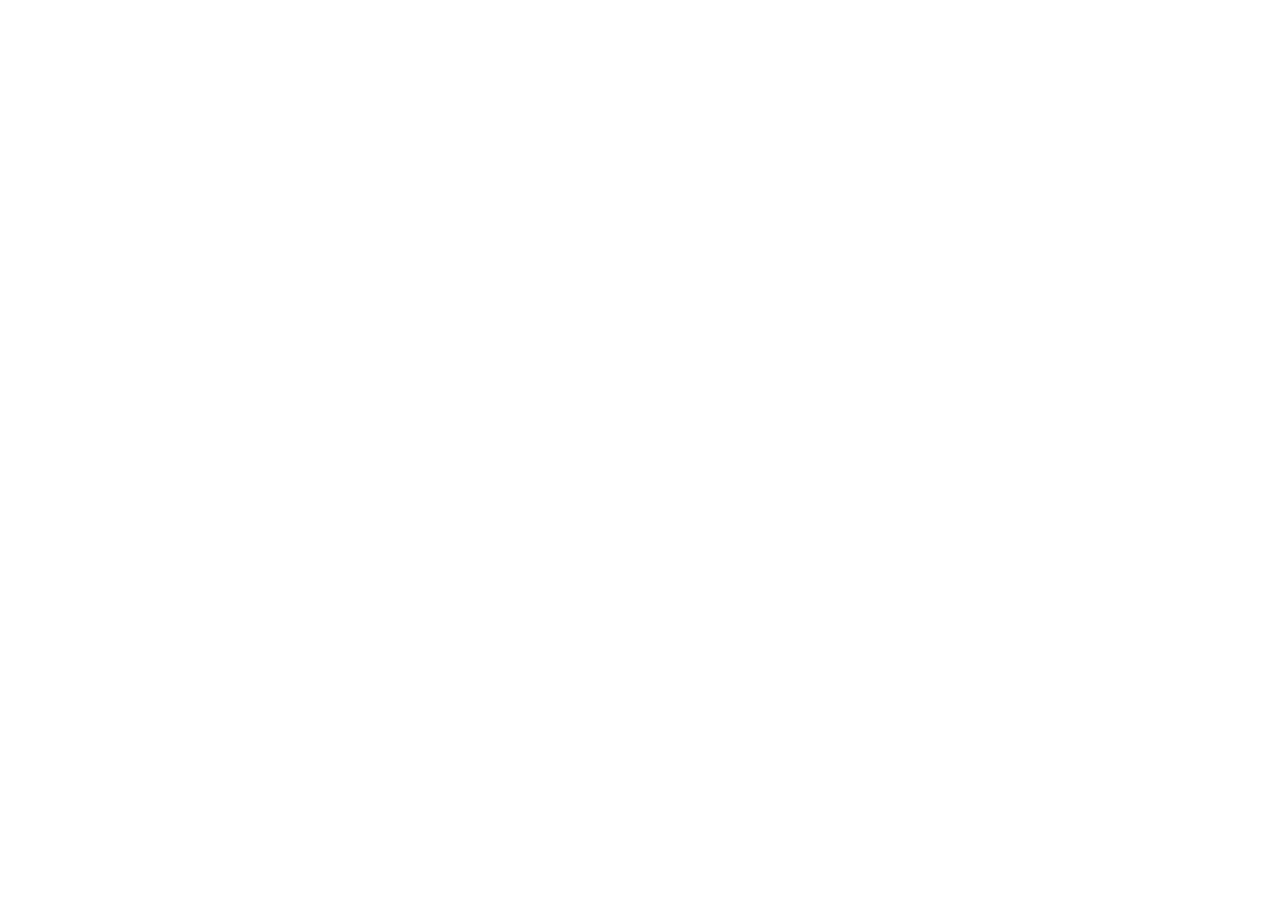
==== index.html @ d0622a1b "base" ====
<!DOCTYPE html>
<html lang="pt-br">
<head>
    <meta charset="UTF-8">
    <meta name="viewport" content="width=device-width, initial-scale=1.0">
    <title>Document</title>
</head>
<body>
    
</body>


<script type="module" src="index.js"></script>
</html>
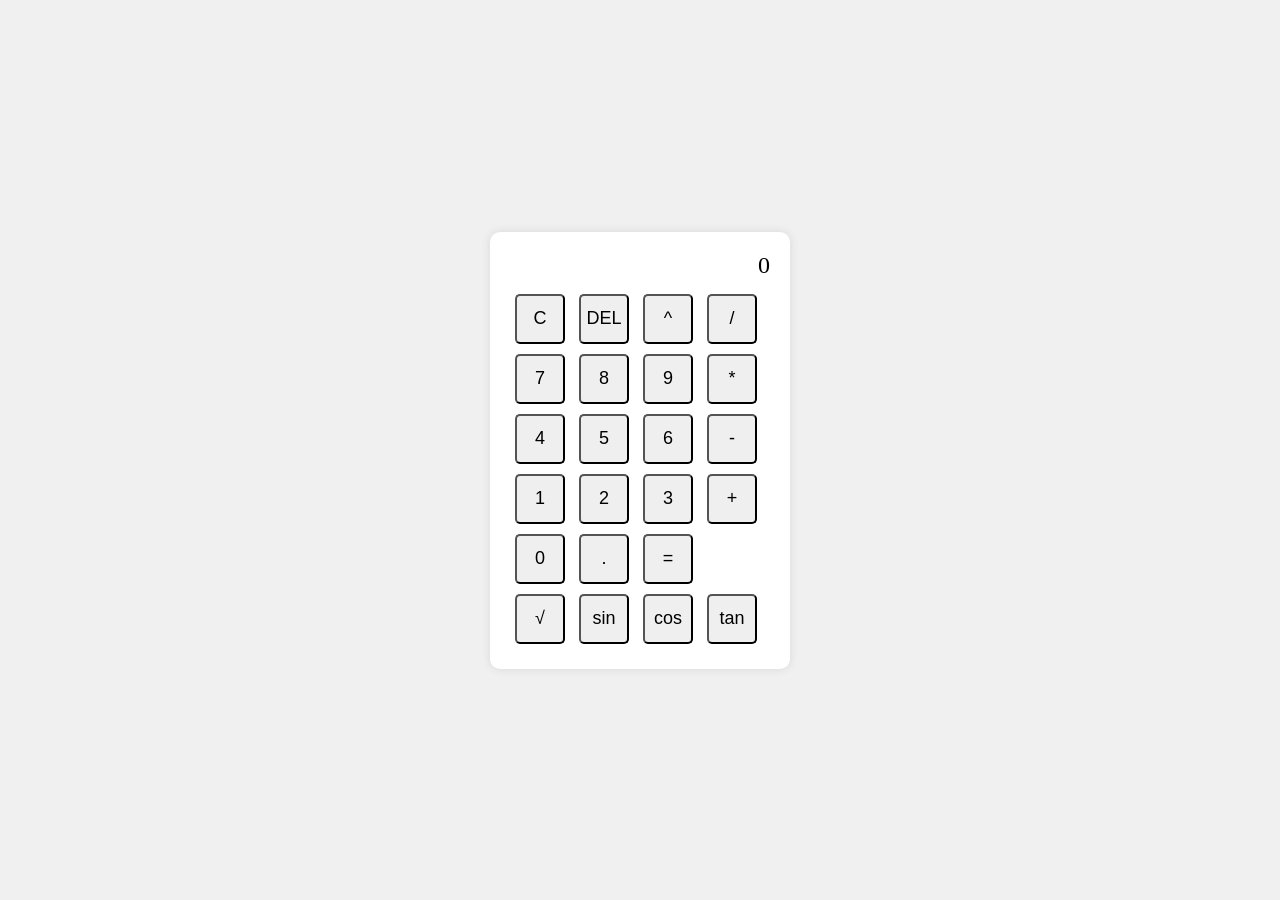
==== commit 09b2d7df: "init methods" ====
--- a/index.html
+++ b/index.html
@@ -3,12 +3,50 @@
 <head>
     <meta charset="UTF-8">
     <meta name="viewport" content="width=device-width, initial-scale=1.0">
+    <link rel="stylesheet" href="styles.css">
     <title>Document</title>
 </head>
 <body>
-    
+    <div id="calculator" class="container">
+        <div id="display" class="mb-3"></div>
+        <div class="row">
+          <button class="btn btn-light" onclick="clearDisplay()">C</button>
+          <button class="btn btn-light" onclick="deleteLast()">DEL</button>
+          <button class="btn btn-light" onclick="appendCharacter('^')">^</button>
+          <button class="btn btn-primary" onclick="appendOperation('/')">/</button>
+        </div>
+        <div class="row">
+          <button class="btn btn-light" onclick="appendCharacter('7')">7</button>
+          <button class="btn btn-light" onclick="appendCharacter('8')">8</button>
+          <button class="btn btn-light" onclick="appendCharacter('9')">9</button>
+          <button class="btn btn-primary" onclick="appendOperation('*')">*</button>
+        </div>
+        <div class="row">
+          <button class="btn btn-light" onclick="appendCharacter('4')">4</button>
+          <button class="btn btn-light" onclick="appendCharacter('5')">5</button>
+          <button class="btn btn-light" onclick="appendCharacter('6')">6</button>
+          <button class="btn btn-primary" onclick="appendOperation('-')">-</button>
+        </div>
+        <div class="row">
+          <button class="btn btn-light" onclick="appendCharacter('1')">1</button>
+          <button class="btn btn-light" onclick="appendCharacter('2')">2</button>
+          <button class="btn btn-light" onclick="appendCharacter('3')">3</button>
+          <button class="btn btn-primary" onclick="appendOperation('+')">+</button>
+        </div>
+        <div class="row">
+          <button class="btn btn-light" onclick="appendCharacter('0')">0</button>
+          <button class="btn btn-light" onclick="appendCharacter('.')">.</button>
+          <button class="btn btn-primary" onclick="calculateResult()">=</button>
+        </div>
+        <div class="row">
+          <button class="btn btn-light" onclick="appendOperation('Math.sqrt(')">√</button>
+          <button class="btn btn-light" onclick="appendOperation('Math.sin(')">sin</button>
+          <button class="btn btn-light" onclick="appendOperation('Math.cos(')">cos</button>
+          <button class="btn btn-light" onclick="appendOperation('Math.tan(')">tan</button>
+        </div>
+        <div id="history" class="mt-3"></div>
 </body>
 
 
-<script type="module" src="index.js"></script>
+<script src="index.js"></script>
 </html>
--- a/styles.css
+++ b/styles.css
@@ -0,0 +1,47 @@
+
+*{
+    margin: 0;
+    box-sizing: border-box;
+    padding: 0;
+}
+
+body {
+    background-color: #f0f0f0;
+    display: flex;
+    align-items: center;
+    justify-content: center;
+    height: 100vh;
+    margin: 0;
+}
+
+#calculator {
+background-color: #fff;
+padding: 20px;
+border-radius: 10px;
+box-shadow: 0 0 10px rgba(0, 0, 0, 0.1);
+width: 300px;
+max-width: 100%;
+}
+
+.btn {
+    width: 50px;
+    height: 50px;
+    font-size: 18px;
+    margin: 5px;
+    border-radius: 5px;
+    transition: 0.3s;
+}
+
+
+.btn:hover{
+    background-color: #bbb;
+}
+.btn:active{
+    background-color: gray;
+}
+
+#display {
+    font-size: 24px;
+    margin-bottom: 10px;
+    text-align: right;
+}
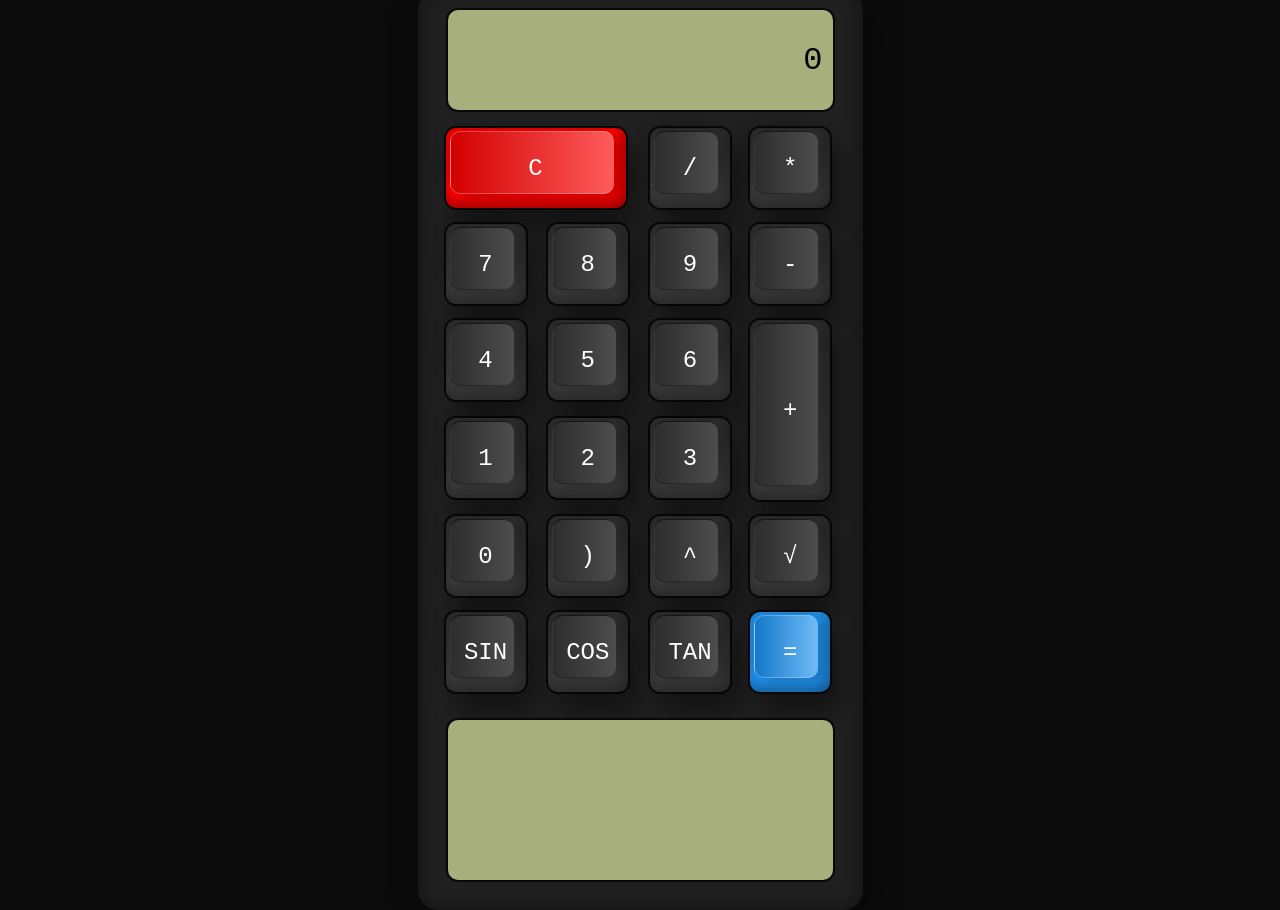
==== commit 9d1bc8bc: "Mobile and Visual Update" ====
--- a/index.html
+++ b/index.html
@@ -7,44 +7,34 @@
     <title>Document</title>
 </head>
 <body>
-    <div id="calculator" class="container">
-        <div id="display" class="mb-3"></div>
-        <div class="row">
-          <button class="btn btn-light" onclick="clearDisplay()">C</button>
-          <button class="btn btn-light" onclick="deleteLast()">DEL</button>
-          <button class="btn btn-light" onclick="appendCharacter('^')">^</button>
-          <button class="btn btn-primary" onclick="appendOperation('/')">/</button>
+        <div class="container">
+          <form action="" name="calc" class="calculator">
+            <input type="text" class="value" id="display" readonly name="txt" />
+            <span class="num clear" onclick="clearDisplay()"><i>C</i></span>
+            <span class="num" onclick="appendOperation('/')"><i>/</i></span>
+            <span class="num" onclick="appendOperation('*')"><i>*</i></span>
+            <span class="num" onclick="appendCharacter('7')"><i>7</i></span>
+            <span class="num" onclick="appendCharacter('8')"><i>8</i></span>
+            <span class="num" onclick="appendCharacter('9')"><i>9</i></span>
+            <span class="num" onclick="appendOperation('-')"><i>-</i></span>
+            <span class="num" onclick="appendCharacter('4')"><i>4</i></span>
+            <span class="num" onclick="appendCharacter('5')"><i>5</i></span>
+            <span class="num" onclick="appendCharacter('6')"><i>6</i></span>
+            <span class="num plus" onclick="appendOperation('+')"><i>+</i></span>
+            <span class="num" onclick="appendCharacter('1')"><i>1</i></span>
+            <span class="num" onclick="appendCharacter('2')"><i>2</i></span>
+            <span class="num" onclick="appendCharacter('3')"><i>3</i></span>
+            <span class="num" onclick="appendCharacter('0')"><i>0</i></span>
+            <span class="num" onclick="appendCharacter(')')"><i>)</i></span>
+            <span class="num" onclick="appendCharacter('**')"><i>^</i></span>
+            <span class="num"onclick="appendCharacter('Math.sqrt(')"><i>√</i></span>
+            <span class="num" onclick="appendCharacter('Math.sin(')"><i>sin</i></span>
+            <span class="num" onclick="appendCharacter('Math.cos(')"><i>cos</i></span>
+            <span class="num" onclick="appendCharacter('Math.tan(')"><i>tan</i></span>
+            <span class="num equal" onclick="calculateResult()"><i>=</i></span>
+            <textarea class="value" id="history" readonly></textarea>
+          </form>
         </div>
-        <div class="row">
-          <button class="btn btn-light" onclick="appendCharacter('7')">7</button>
-          <button class="btn btn-light" onclick="appendCharacter('8')">8</button>
-          <button class="btn btn-light" onclick="appendCharacter('9')">9</button>
-          <button class="btn btn-primary" onclick="appendOperation('*')">*</button>
-        </div>
-        <div class="row">
-          <button class="btn btn-light" onclick="appendCharacter('4')">4</button>
-          <button class="btn btn-light" onclick="appendCharacter('5')">5</button>
-          <button class="btn btn-light" onclick="appendCharacter('6')">6</button>
-          <button class="btn btn-primary" onclick="appendOperation('-')">-</button>
-        </div>
-        <div class="row">
-          <button class="btn btn-light" onclick="appendCharacter('1')">1</button>
-          <button class="btn btn-light" onclick="appendCharacter('2')">2</button>
-          <button class="btn btn-light" onclick="appendCharacter('3')">3</button>
-          <button class="btn btn-primary" onclick="appendOperation('+')">+</button>
-        </div>
-        <div class="row">
-          <button class="btn btn-light" onclick="appendCharacter('0')">0</button>
-          <button class="btn btn-light" onclick="appendCharacter('.')">.</button>
-          <button class="btn btn-primary" onclick="calculateResult()">=</button>
-        </div>
-        <div class="row">
-          <button class="btn btn-light" onclick="appendOperation('Math.sqrt(')">√</button>
-          <button class="btn btn-light" onclick="appendOperation('Math.sin(')">sin</button>
-          <button class="btn btn-light" onclick="appendOperation('Math.cos(')">cos</button>
-          <button class="btn btn-light" onclick="appendOperation('Math.tan(')">tan</button>
-        </div>
-        <div id="history" class="mt-3"></div>
 </body>
 
 
--- a/styles.css
+++ b/styles.css
@@ -1,47 +1,178 @@
-
-*{
+* {
     margin: 0;
+    padding: 0;
     box-sizing: border-box;
-    padding: 0;
+    font-family: "Courier New", Courier, monospace;
 }
 
 body {
-    background-color: #f0f0f0;
     display: flex;
+    height: 100vh;
     align-items: center;
     justify-content: center;
-    height: 100vh;
-    margin: 0;
+    background-color: #0c0c0c;
+}
+.container {
+    height: auto;
+    position: relative;
+    min-width: 300px;
+    min-height: 400px;
+    padding: 20px;
+    background-color: #202020;
+    border-radius: 20px;
+    box-shadow: 15px 15px 50px rgba(0, 0, 0, 0.25),
+                5px 5px 35px rgba(0, 0, 0, 0.25),
+                inset -5px -5px 15px rgba(0, 0, 0, 0.25),
+                inset 5px 5px 15px rgba(0, 0, 0, 0.25);
 }
 
-#calculator {
-background-color: #fff;
-padding: 20px;
-border-radius: 10px;
-box-shadow: 0 0 10px rgba(0, 0, 0, 0.1);
-width: 300px;
-max-width: 100%;
-}
+  .container span {
+    color: #fff;
+    position: relative;
+    display: grid;
+    width: 80px;
+    place-items: center;
+    margin: 8px;
+    height: 80px;
+    background: linear-gradient(180deg, #2f2f2f, #3f3f3f);
+    box-shadow: inset -8px 0 8px rgba(0, 0, 0, 0.15),
+      inset 0 -8px 8px rgba(0, 0, 0, 0.25), 0 0 0 2px rgba(0, 0, 0, 0.75),
+      10px 20px 25px rgba(0, 0, 0, 0.4);
+    user-select: none;
+    cursor: pointer;
+    font-weight: 400;
+    border-radius: 10px;
+  }
+  .calculator span:active {
+    filter: brightness(1.5);
+  }
+  .calculator span::before {
+    content: "";
+    position: absolute;
+    top: 3px;
+    left: 4px;
+    bottom: 14px;
+    right: 12px;
+    border-radius: 10px;
+    background: linear-gradient(90deg, #2d2d2d, #4d4d4d);
+    box-shadow: -5px -5px 15px rgba(0, 0, 0, 0.1),
+      10px 5px 10px rgba(0, 0, 0, 0.15);
+    border-left: 1px solid #0004;
+    border-bottom: 1px solid #0004;
+    border-top: 1px solid #0009;
+  }
+  .calculator span i {
+    position: relative;
+    font-style: normal;
+    font-size: 1.5em;
+    text-transform: uppercase;
+  }
+  .calculator {
+    position: relative;
+    display: grid;
+  }
+  .calculator .value {
+    position: relative;
+    grid-column: span 4;
+    height: 100px;
+    width: calc(100% - 20px);
+    left: 10px;
+    border: none;
+    outline: none;
+    background-color: #a7af7c;
+    margin-bottom: 10px;
+    border-radius: 10px;
+    box-shadow: 0 0 0 2px rgba(0, 0, 0, 0.75);
+    text-align: right;
+    padding: 10px;
+    font-size: 2em;
+  }
+  .calculator #history {
+    position: relative;
+    display: flex;
+    flex-direction: column;
+    height: 100px;
+    width: calc(100% - 20px);
+    left: 10px;
+    border: none;
+    outline: none;
+    background-color: #a7af7c;
+    margin-bottom: 10px;
+    border-radius: 10px;
+    box-shadow: 0 0 0 2px rgba(0, 0, 0, 0.75);
+    text-align: right;
+    padding: 10px;
+    font-size: 1em;
+    margin-top: 20px;
+    resize: none;  /* Disable user resizing */
+    overflow-y: hidden;  /* Hide vertical scrollbar */
+    height: 160px;
+  }
+  .calculator .clear {
+    grid-column: span 2;
+    width: 180px;
+    background: #f00;
+  }
+  .calculator .clear::before {
+    background: linear-gradient(90deg, #d20000, #ffffff5c);
+    border-left: 1px solid #fff4;
+    border-bottom: 1px solid #fff4;
+    border-top: 1px solid #fff4;
+  }
+  .calculator .plus {
+    grid-row: span 2;
+    height: 180px;
+  }
+  .calculator .equal {
+    background: #2196f3;
+  }
+  .calculator .equal::before {
+    background: linear-gradient(90deg, #1479c9, #ffffff5c);
+    border-left: 1px solid #fff4;
+    border-bottom: 1px solid #fff4;
+    border-top: 1px solid #fff4;
+  }
+  
 
-.btn {
-    width: 50px;
-    height: 50px;
-    font-size: 18px;
-    margin: 5px;
-    border-radius: 5px;
-    transition: 0.3s;
-}
+  @media screen and (max-width: 414px) {
+    .container {
+        padding: 10px;
+        margin-top: 10px;
+    }
+    .calculator span {
+        width: 40px;
+        height: 40px;
+        font-size: 0.7em;
+    }
 
+    .calculator span::before {
+        content: "";
+        position: absolute;
+        top: 3px;
+        left: 4px;
+        bottom: 5px;
+        right: 6px;
+        border-radius: 10px;
+        background: linear-gradient(90deg, #2d2d2d, #4d4d4d);
+        box-shadow: -5px -5px 15px rgba(0, 0, 0, 0.1),
+          10px 5px 10px rgba(0, 0, 0, 0.15);
+        border-left: 1px solid #0004;
+        border-bottom: 1px solid #0004;
+        border-top: 1px solid #0009;
+      }
 
-.btn:hover{
-    background-color: #bbb;
-}
-.btn:active{
-    background-color: gray;
-}
+    .calculator .value {
+        font-size: 1.57em;
+    }
+    .calculator #history {
+        font-size: 1em;
+    }
 
-#display {
-    font-size: 24px;
-    margin-bottom: 10px;
-    text-align: right;
+    .calculator .clear {
+        width: 80px;
+    }
+
+    .calculator .plus {
+        height: 80px;
+    }
 }
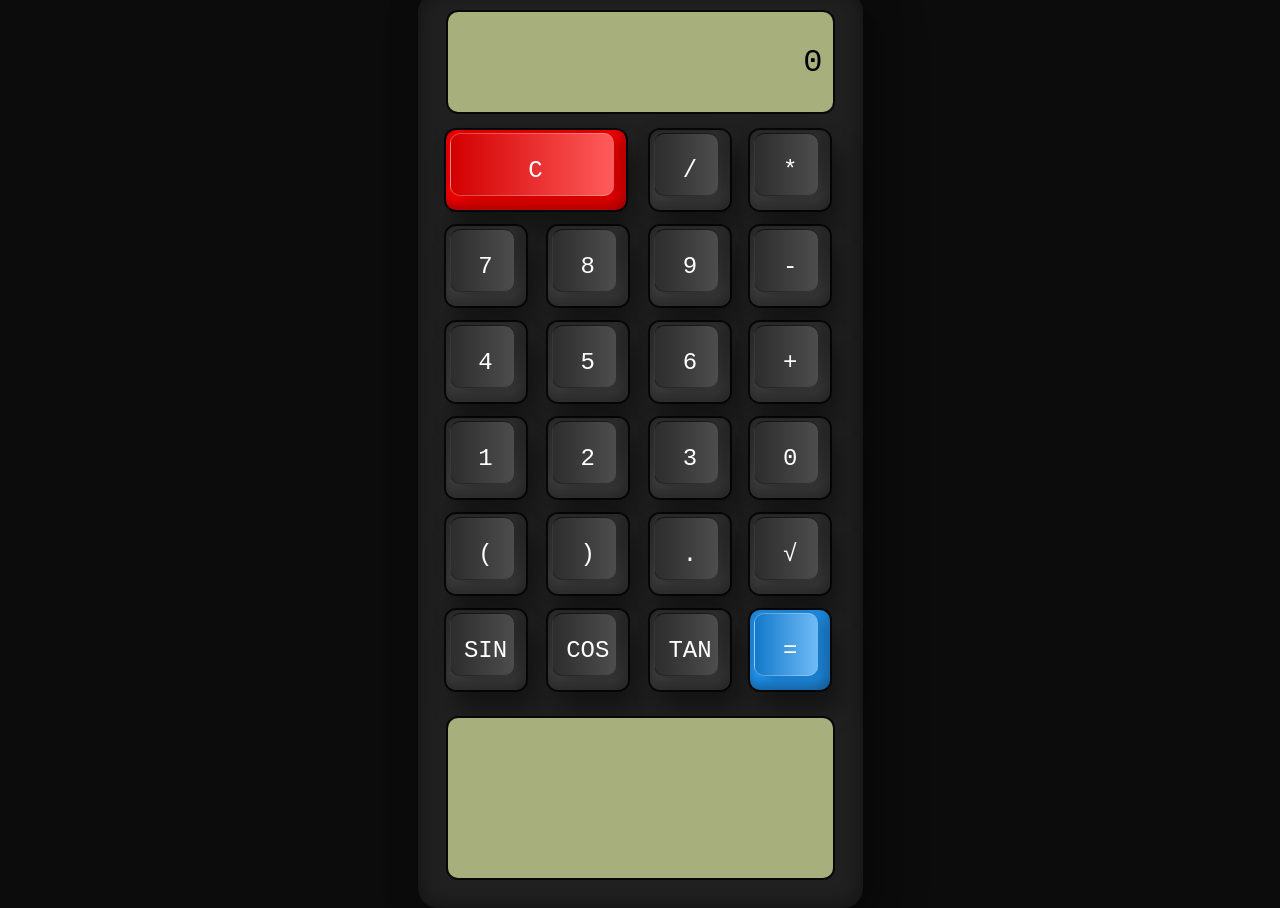
==== commit 61d6f7e2: "Update Buttons" ====
--- a/index.html
+++ b/index.html
@@ -20,13 +20,14 @@
             <span class="num" onclick="appendCharacter('4')"><i>4</i></span>
             <span class="num" onclick="appendCharacter('5')"><i>5</i></span>
             <span class="num" onclick="appendCharacter('6')"><i>6</i></span>
-            <span class="num plus" onclick="appendOperation('+')"><i>+</i></span>
+            <span class="num" onclick="appendOperation('+')"><i>+</i></span>
             <span class="num" onclick="appendCharacter('1')"><i>1</i></span>
             <span class="num" onclick="appendCharacter('2')"><i>2</i></span>
             <span class="num" onclick="appendCharacter('3')"><i>3</i></span>
             <span class="num" onclick="appendCharacter('0')"><i>0</i></span>
+            <span class="num" onclick="appendCharacter('(')"><i>(</i></span>
             <span class="num" onclick="appendCharacter(')')"><i>)</i></span>
-            <span class="num" onclick="appendCharacter('**')"><i>^</i></span>
+            <span class="num" onclick="appendCharacter('.')"><i>.</i></span>
             <span class="num"onclick="appendCharacter('Math.sqrt(')"><i>√</i></span>
             <span class="num" onclick="appendCharacter('Math.sin(')"><i>sin</i></span>
             <span class="num" onclick="appendCharacter('Math.cos(')"><i>cos</i></span>
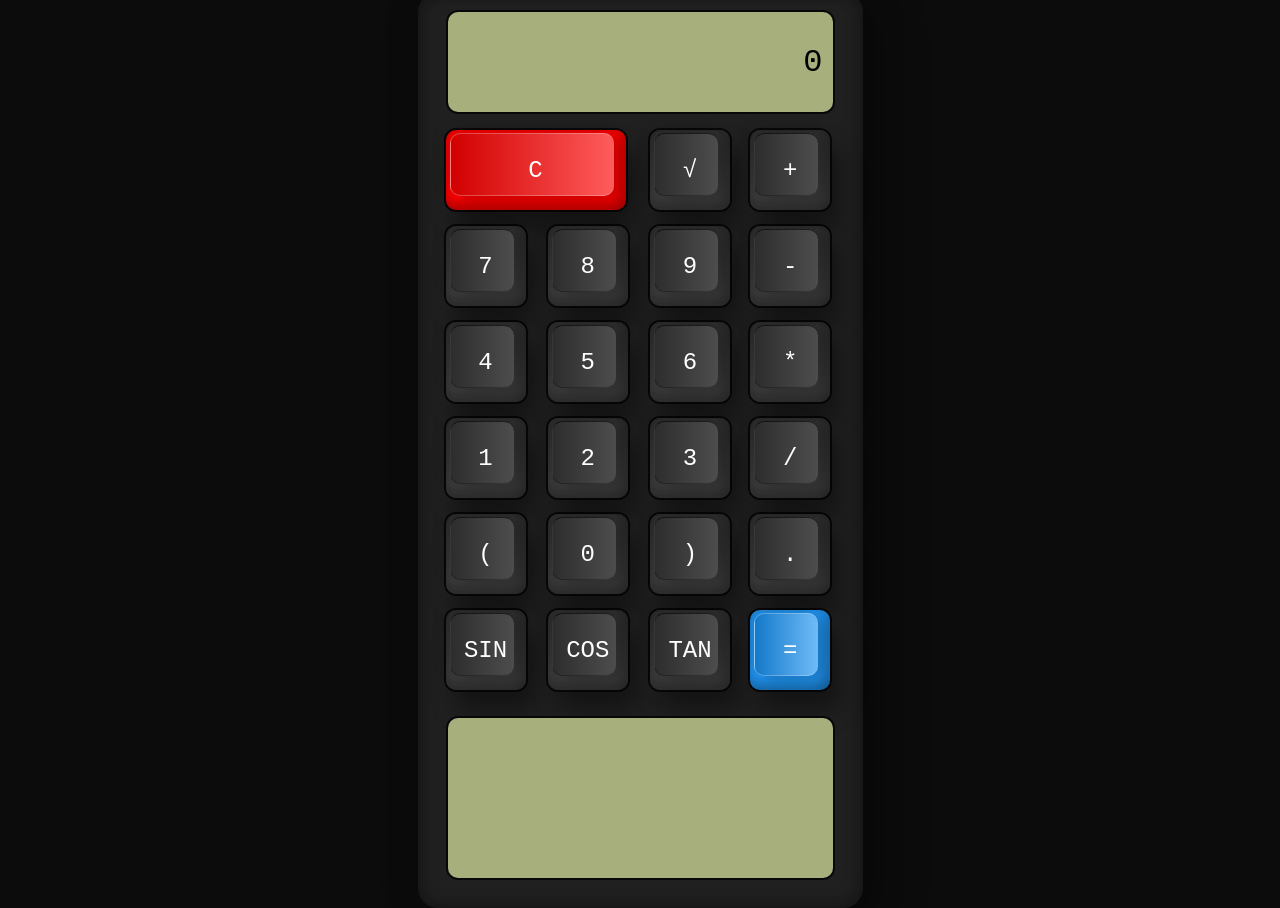
==== commit 231b728c: "add Throw error & advanceOperation" ====
--- a/index.html
+++ b/index.html
@@ -9,10 +9,10 @@
 <body>
         <div class="container">
           <form action="" name="calc" class="calculator">
-            <input type="text" class="value" id="display" readonly name="txt" />
+            <input type="text" class="value ok" id="display" readonly name="txt" />
             <span class="num clear" onclick="clearDisplay()"><i>C</i></span>
-            <span class="num" onclick="appendOperation('/')"><i>/</i></span>
-            <span class="num" onclick="appendOperation('*')"><i>*</i></span>
+            <span class="num" onclick="appendOperation('√')"><i>√</i></span>
+            <span class="num" onclick="appendOperation('+')"><i>+</i></span>
             <span class="num" onclick="appendCharacter('7')"><i>7</i></span>
             <span class="num" onclick="appendCharacter('8')"><i>8</i></span>
             <span class="num" onclick="appendCharacter('9')"><i>9</i></span>
@@ -20,18 +20,18 @@
             <span class="num" onclick="appendCharacter('4')"><i>4</i></span>
             <span class="num" onclick="appendCharacter('5')"><i>5</i></span>
             <span class="num" onclick="appendCharacter('6')"><i>6</i></span>
-            <span class="num" onclick="appendOperation('+')"><i>+</i></span>
+            <span class="num" onclick="appendOperation('*')"><i>*</i></span>
             <span class="num" onclick="appendCharacter('1')"><i>1</i></span>
             <span class="num" onclick="appendCharacter('2')"><i>2</i></span>
             <span class="num" onclick="appendCharacter('3')"><i>3</i></span>
+            <span class="num" onclick="appendOperation('/')"><i>/</i></span>
+            <span class="num" onclick="appendCharacter('(')"><i>(</i></span>
             <span class="num" onclick="appendCharacter('0')"><i>0</i></span>
-            <span class="num" onclick="appendCharacter('(')"><i>(</i></span>
             <span class="num" onclick="appendCharacter(')')"><i>)</i></span>
-            <span class="num" onclick="appendCharacter('.')"><i>.</i></span>
-            <span class="num"onclick="appendCharacter('Math.sqrt(')"><i>√</i></span>
-            <span class="num" onclick="appendCharacter('Math.sin(')"><i>sin</i></span>
-            <span class="num" onclick="appendCharacter('Math.cos(')"><i>cos</i></span>
-            <span class="num" onclick="appendCharacter('Math.tan(')"><i>tan</i></span>
+            <span class="num"onclick="appendCharacter('.')"><i>.</i></span>
+            <span class="num" onclick="appendOperation('Sin')"><i>sin</i></span>
+            <span class="num" onclick="appendOperation('Cos')"><i>cos</i></span>
+            <span class="num" onclick="appendOperation('Tan')"><i>tan</i></span>
             <span class="num equal" onclick="calculateResult()"><i>=</i></span>
             <textarea class="value" id="history" readonly></textarea>
           </form>
--- a/styles.css
+++ b/styles.css
@@ -25,6 +25,8 @@
                 inset -5px -5px 15px rgba(0, 0, 0, 0.25),
                 inset 5px 5px 15px rgba(0, 0, 0, 0.25);
 }
+
+
 
   .container span {
     color: #fff;
@@ -85,6 +87,9 @@
     box-shadow: 0 0 0 2px rgba(0, 0, 0, 0.75);
     text-align: right;
     padding: 10px;
+  }
+
+  .calculator .ok{
     font-size: 2em;
   }
   .calculator #history {
@@ -132,6 +137,11 @@
     border-bottom: 1px solid #fff4;
     border-top: 1px solid #fff4;
   }
+
+  .error{
+    color: red;
+    font-size: 14px;
+  }
   
 
   @media screen and (max-width: 414px) {
@@ -161,7 +171,7 @@
         border-top: 1px solid #0009;
       }
 
-    .calculator .value {
+    .calculator .ok {
         font-size: 1.57em;
     }
     .calculator #history {
@@ -175,4 +185,5 @@
     .calculator .plus {
         height: 80px;
     }
+
 }
